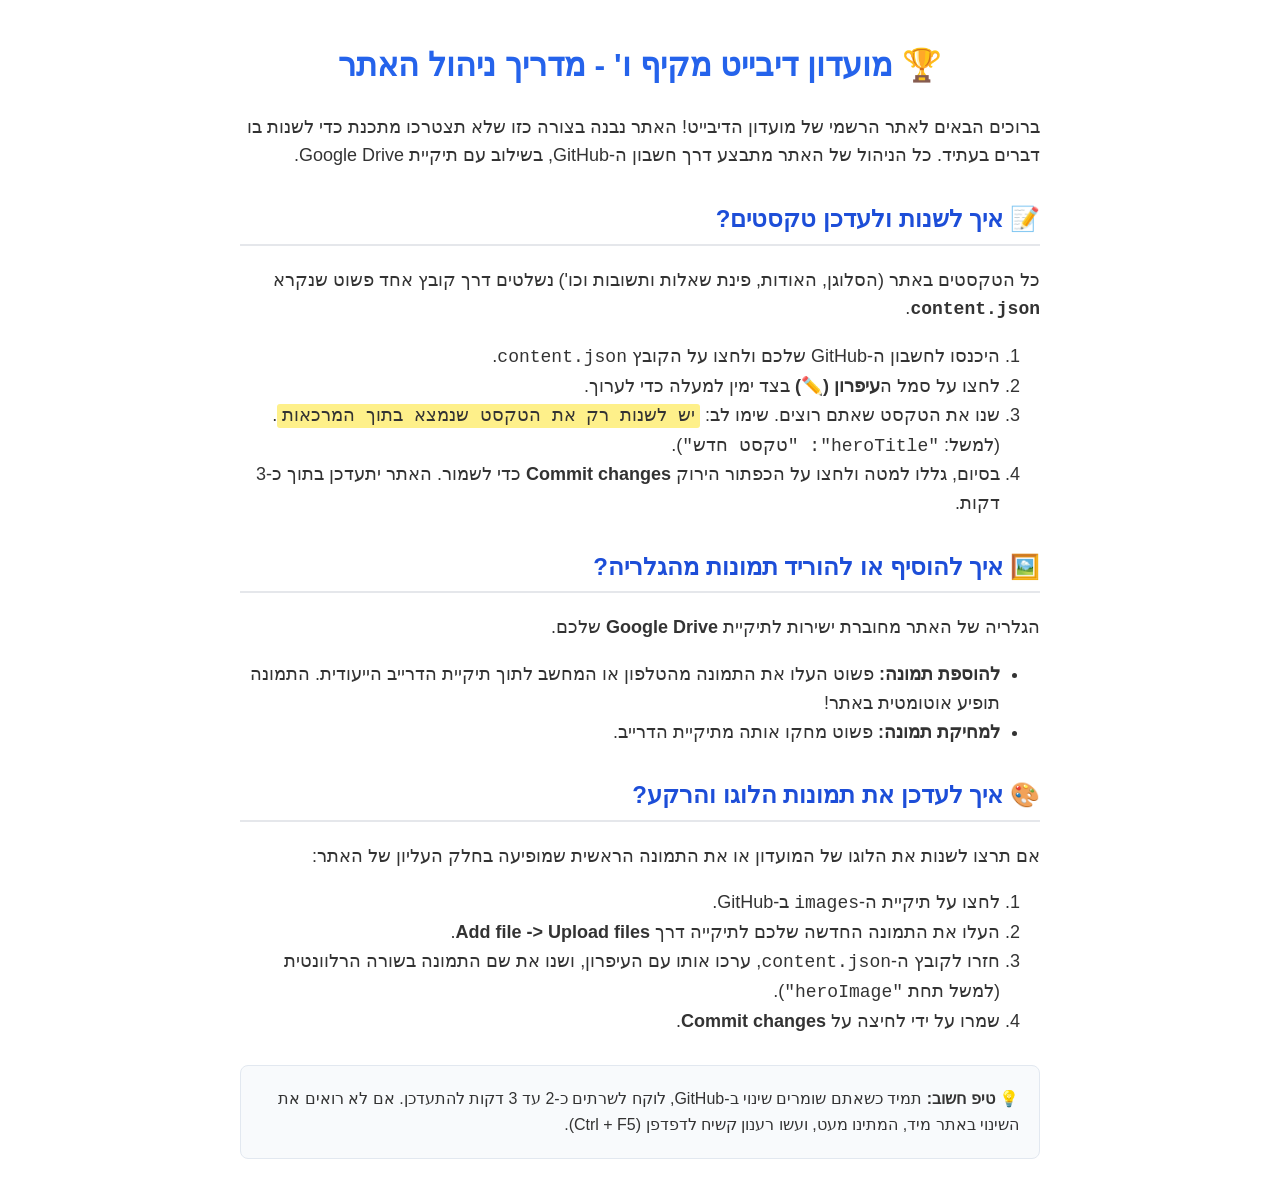
==== מדריך_למנהל_האתר.html @ 7ff04848 "Add files via upload" ====
<!DOCTYPE html>
<html lang="he" dir="rtl">
<head>
    <meta charset="UTF-8">
    <title>מדריך ניהול האתר - מועדון הדיבייט</title>
    <style>
        body { font-family: 'Segoe UI', Tahoma, Geneva, Verdana, sans-serif; line-height: 1.6; margin: 40px auto; max-width: 800px; color: #333; }
        h1 { color: #2563eb; text-align: center; }
        h2 { color: #1d4ed8; border-bottom: 2px solid #e5e7eb; padding-bottom: 5px; margin-top: 30px; }
        p, li { font-size: 18px; }
        .highlight { background: #fef08a; padding: 2px 5px; border-radius: 3px; font-family: monospace; }
        .box { background: #f8fafc; border: 1px solid #e2e8f0; padding: 20px; border-radius: 8px; margin: 30px 0; }
    </style>
</head>
<body>
    <h1>🏆 מועדון דיבייט מקיף ו' - מדריך ניהול האתר</h1>
    <p>ברוכים הבאים לאתר הרשמי של מועדון הדיבייט! האתר נבנה בצורה כזו שלא תצטרכו מתכנת כדי לשנות בו דברים בעתיד. כל הניהול של האתר מתבצע דרך חשבון ה-GitHub, בשילוב עם תיקיית Google Drive.</p>
    
    <h2>📝 איך לשנות ולעדכן טקסטים?</h2>
    <p>כל הטקסטים באתר (הסלוגן, האודות, פינת שאלות ותשובות וכו') נשלטים דרך קובץ אחד פשוט שנקרא <strong><code>content.json</code></strong>.</p>
    <ol>
        <li>היכנסו לחשבון ה-GitHub שלכם ולחצו על הקובץ <code>content.json</code>.</li>
        <li>לחצו על סמל ה<strong>עיפרון (✏️)</strong> בצד ימין למעלה כדי לערוך.</li>
        <li>שנו את הטקסט שאתם רוצים. שימו לב: <span class="highlight">יש לשנות רק את הטקסט שנמצא בתוך המרכאות</span>. (למשל: <code>"heroTitle": "טקסט חדש"</code>).</li>
        <li>בסיום, גללו למטה ולחצו על הכפתור הירוק <strong>Commit changes</strong> כדי לשמור. האתר יתעדכן בתוך כ-3 דקות.</li>
    </ol>

    <h2>🖼️ איך להוסיף או להוריד תמונות מהגלריה?</h2>
    <p>הגלריה של האתר מחוברת ישירות לתיקיית <strong>Google Drive</strong> שלכם.</p>
    <ul>
        <li><strong>להוספת תמונה:</strong> פשוט העלו את התמונה מהטלפון או המחשב לתוך תיקיית הדרייב הייעודית. התמונה תופיע אוטומטית באתר!</li>
        <li><strong>למחיקת תמונה:</strong> פשוט מחקו אותה מתיקיית הדרייב.</li>
    </ul>
    
    <h2>🎨 איך לעדכן את תמונות הלוגו והרקע?</h2>
    <p>אם תרצו לשנות את הלוגו של המועדון או את התמונה הראשית שמופיעה בחלק העליון של האתר:</p>
    <ol>
        <li>לחצו על תיקיית ה-<code>images</code> ב-GitHub.</li>
        <li>העלו את התמונה החדשה שלכם לתיקייה דרך <strong>Add file -> Upload files</strong>.</li>
        <li>חזרו לקובץ ה-<code>content.json</code>, ערכו אותו עם העיפרון, ושנו את שם התמונה בשורה הרלוונטית (למשל תחת <code>"heroImage"</code>).</li>
        <li>שמרו על ידי לחיצה על <strong>Commit changes</strong>.</li>
    </ol>

    <div class="box">
        <strong>💡 טיפ חשוב:</strong> תמיד כשאתם שומרים שינוי ב-GitHub, לוקח לשרתים כ-2 עד 3 דקות להתעדכן. אם לא רואים את השינוי באתר מיד, המתינו מעט, ועשו רענון קשיח לדפדפן (Ctrl + F5).
    </div>
</body>
</html>
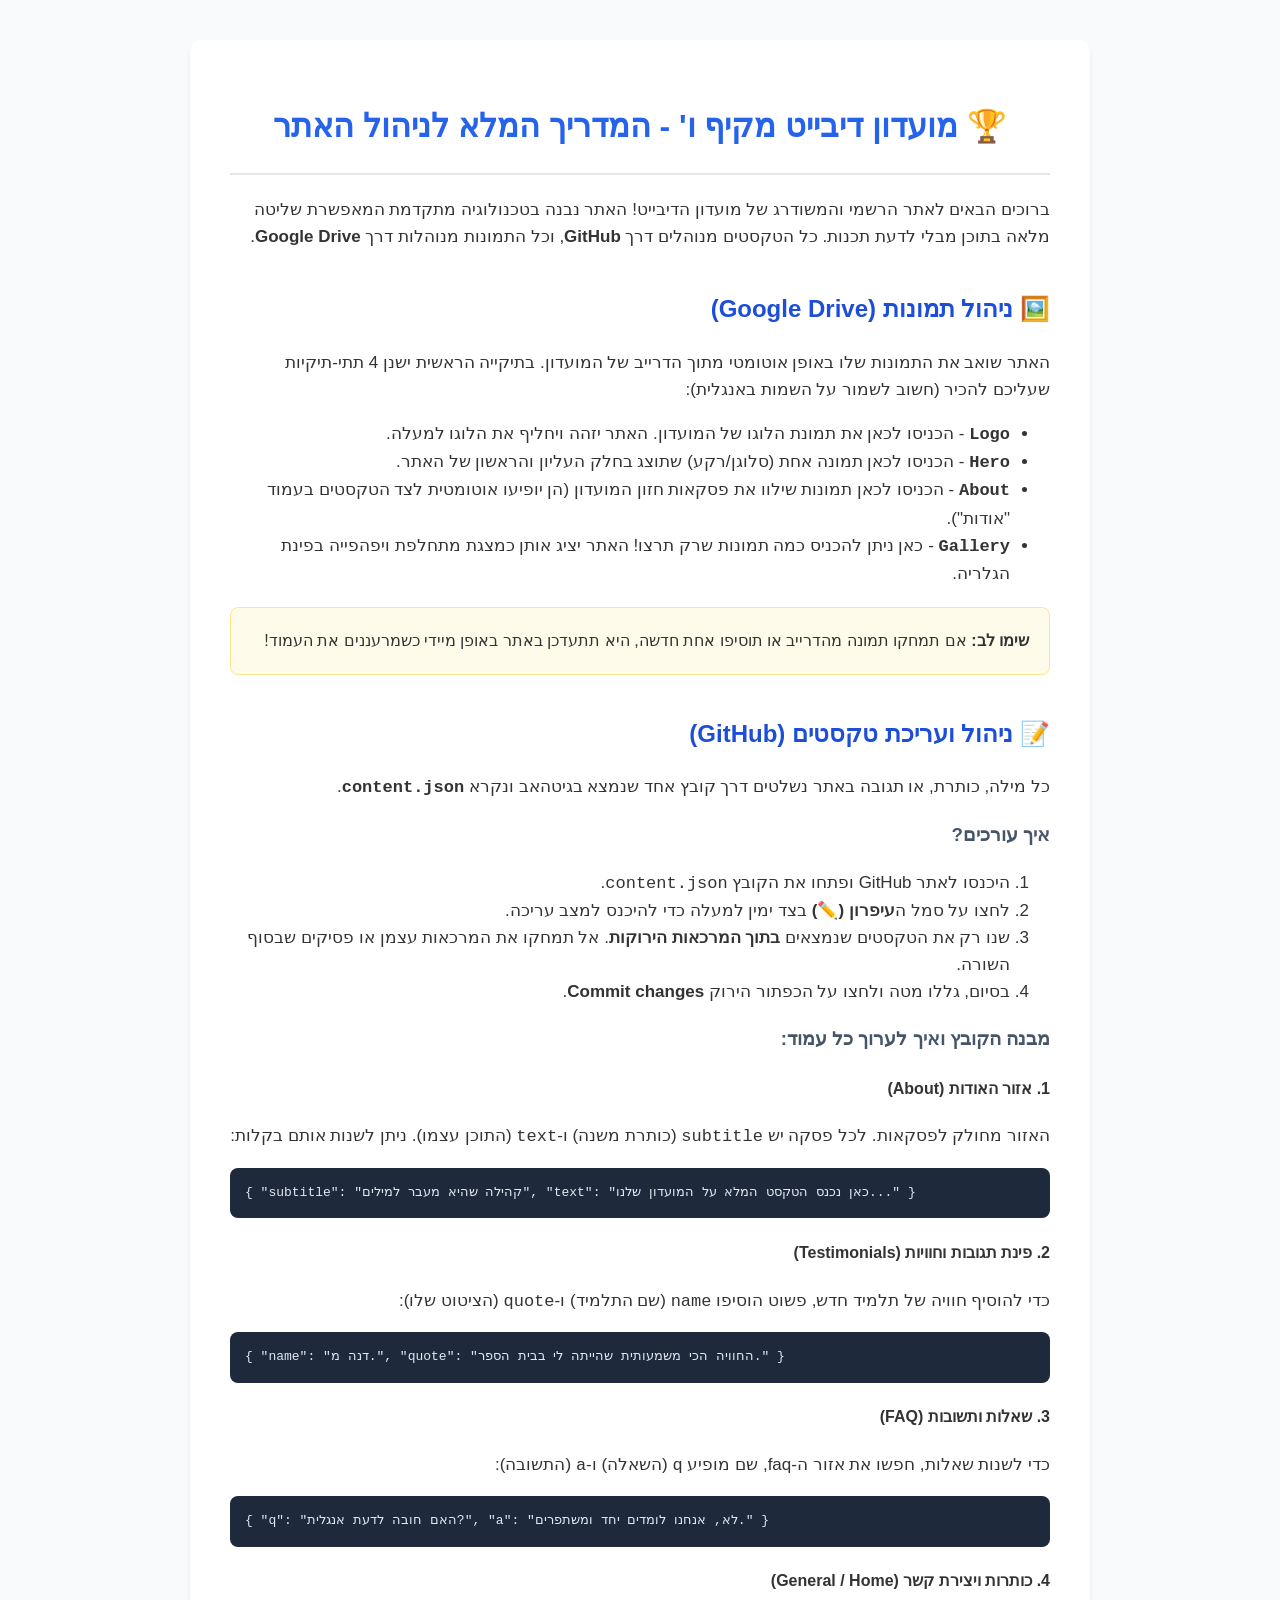
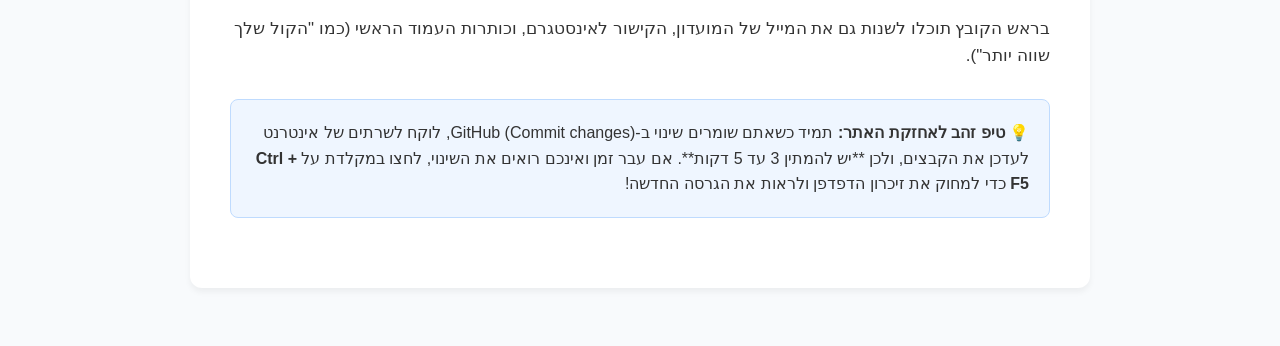
==== commit a2ab6efa: "Add files via upload" ====
--- a/מדריך_למנהל_האתר.html
+++ b/מדריך_למנהל_האתר.html
@@ -2,47 +2,83 @@
 <html lang="he" dir="rtl">
 <head>
     <meta charset="UTF-8">
-    <title>מדריך ניהול האתר - מועדון הדיבייט</title>
+    <title>מדריך ניהול האתר - מועדון הדיבייט (מעודכן)</title>
     <style>
-        body { font-family: 'Segoe UI', Tahoma, Geneva, Verdana, sans-serif; line-height: 1.6; margin: 40px auto; max-width: 800px; color: #333; }
-        h1 { color: #2563eb; text-align: center; }
-        h2 { color: #1d4ed8; border-bottom: 2px solid #e5e7eb; padding-bottom: 5px; margin-top: 30px; }
-        p, li { font-size: 18px; }
+        body { font-family: 'Segoe UI', Tahoma, Geneva, Verdana, sans-serif; line-height: 1.6; margin: 40px auto; max-width: 900px; color: #333; background: #f8fafc; }
+        .container { background: white; padding: 40px; border-radius: 12px; box-shadow: 0 4px 6px rgba(0,0,0,0.05); }
+        h1 { color: #2563eb; text-align: center; border-bottom: 2px solid #e5e7eb; padding-bottom: 20px; }
+        h2 { color: #1d4ed8; margin-top: 40px; }
+        h3 { color: #475569; }
+        p, li { font-size: 17px; }
         .highlight { background: #fef08a; padding: 2px 5px; border-radius: 3px; font-family: monospace; }
-        .box { background: #f8fafc; border: 1px solid #e2e8f0; padding: 20px; border-radius: 8px; margin: 30px 0; }
+        .code-block { background: #1e293b; color: #e2e8f0; padding: 15px; border-radius: 8px; direction: ltr; text-align: left; font-family: monospace; margin: 10px 0; }
+        .box { background: #eff6ff; border: 1px solid #bfdbfe; padding: 20px; border-radius: 8px; margin: 30px 0; }
+        .warning { background: #fffbeb; border: 1px solid #fde68a; padding: 20px; border-radius: 8px; margin: 20px 0; }
     </style>
 </head>
 <body>
-    <h1>🏆 מועדון דיבייט מקיף ו' - מדריך ניהול האתר</h1>
-    <p>ברוכים הבאים לאתר הרשמי של מועדון הדיבייט! האתר נבנה בצורה כזו שלא תצטרכו מתכנת כדי לשנות בו דברים בעתיד. כל הניהול של האתר מתבצע דרך חשבון ה-GitHub, בשילוב עם תיקיית Google Drive.</p>
-    
-    <h2>📝 איך לשנות ולעדכן טקסטים?</h2>
-    <p>כל הטקסטים באתר (הסלוגן, האודות, פינת שאלות ותשובות וכו') נשלטים דרך קובץ אחד פשוט שנקרא <strong><code>content.json</code></strong>.</p>
-    <ol>
-        <li>היכנסו לחשבון ה-GitHub שלכם ולחצו על הקובץ <code>content.json</code>.</li>
-        <li>לחצו על סמל ה<strong>עיפרון (✏️)</strong> בצד ימין למעלה כדי לערוך.</li>
-        <li>שנו את הטקסט שאתם רוצים. שימו לב: <span class="highlight">יש לשנות רק את הטקסט שנמצא בתוך המרכאות</span>. (למשל: <code>"heroTitle": "טקסט חדש"</code>).</li>
-        <li>בסיום, גללו למטה ולחצו על הכפתור הירוק <strong>Commit changes</strong> כדי לשמור. האתר יתעדכן בתוך כ-3 דקות.</li>
-    </ol>
+    <div class="container">
+        <h1>🏆 מועדון דיבייט מקיף ו' - המדריך המלא לניהול האתר</h1>
+        <p>ברוכים הבאים לאתר הרשמי והמשודרג של מועדון הדיבייט! האתר נבנה בטכנולוגיה מתקדמת המאפשרת שליטה מלאה בתוכן מבלי לדעת תכנות. כל הטקסטים מנוהלים דרך <strong>GitHub</strong>, וכל התמונות מנוהלות דרך <strong>Google Drive</strong>.</p>
+        
+        <h2>🖼️ ניהול תמונות (Google Drive)</h2>
+        <p>האתר שואב את התמונות שלו באופן אוטומטי מתוך הדרייב של המועדון. בתיקייה הראשית ישנן 4 תתי-תיקיות שעליכם להכיר (חשוב לשמור על השמות באנגלית):</p>
+        <ul>
+            <li><strong><code>Logo</code></strong> - הכניסו לכאן את תמונת הלוגו של המועדון. האתר יזהה ויחליף את הלוגו למעלה.</li>
+            <li><strong><code>Hero</code></strong> - הכניסו לכאן תמונה אחת (סלוגן/רקע) שתוצג בחלק העליון והראשון של האתר.</li>
+            <li><strong><code>About</code></strong> - הכניסו לכאן תמונות שילוו את פסקאות חזון המועדון (הן יופיעו אוטומטית לצד הטקסטים בעמוד "אודות").</li>
+            <li><strong><code>Gallery</code></strong> - כאן ניתן להכניס כמה תמונות שרק תרצו! האתר יציג אותן כמצגת מתחלפת ויפהפייה בפינת הגלריה.</li>
+        </ul>
+        <div class="warning">
+            <strong>שימו לב:</strong> אם תמחקו תמונה מהדרייב או תוסיפו אחת חדשה, היא תתעדכן באתר באופן מיידי כשמרעננים את העמוד!
+        </div>
 
-    <h2>🖼️ איך להוסיף או להוריד תמונות מהגלריה?</h2>
-    <p>הגלריה של האתר מחוברת ישירות לתיקיית <strong>Google Drive</strong> שלכם.</p>
-    <ul>
-        <li><strong>להוספת תמונה:</strong> פשוט העלו את התמונה מהטלפון או המחשב לתוך תיקיית הדרייב הייעודית. התמונה תופיע אוטומטית באתר!</li>
-        <li><strong>למחיקת תמונה:</strong> פשוט מחקו אותה מתיקיית הדרייב.</li>
-    </ul>
-    
-    <h2>🎨 איך לעדכן את תמונות הלוגו והרקע?</h2>
-    <p>אם תרצו לשנות את הלוגו של המועדון או את התמונה הראשית שמופיעה בחלק העליון של האתר:</p>
-    <ol>
-        <li>לחצו על תיקיית ה-<code>images</code> ב-GitHub.</li>
-        <li>העלו את התמונה החדשה שלכם לתיקייה דרך <strong>Add file -> Upload files</strong>.</li>
-        <li>חזרו לקובץ ה-<code>content.json</code>, ערכו אותו עם העיפרון, ושנו את שם התמונה בשורה הרלוונטית (למשל תחת <code>"heroImage"</code>).</li>
-        <li>שמרו על ידי לחיצה על <strong>Commit changes</strong>.</li>
-    </ol>
+        <h2>📝 ניהול ועריכת טקסטים (GitHub)</h2>
+        <p>כל מילה, כותרת, או תגובה באתר נשלטים דרך קובץ אחד שנמצא בגיטהאב ונקרא <strong><code>content.json</code></strong>.</p>
+        
+        <h3>איך עורכים?</h3>
+        <ol>
+            <li>היכנסו לאתר GitHub ופתחו את הקובץ <code>content.json</code>.</li>
+            <li>לחצו על סמל ה<strong>עיפרון (✏️)</strong> בצד ימין למעלה כדי להיכנס למצב עריכה.</li>
+            <li>שנו רק את הטקסטים שנמצאים <strong>בתוך המרכאות הירוקות</strong>. אל תמחקו את המרכאות עצמן או פסיקים שבסוף השורה.</li>
+            <li>בסיום, גללו מטה ולחצו על הכפתור הירוק <strong>Commit changes</strong>.</li>
+        </ol>
 
-    <div class="box">
-        <strong>💡 טיפ חשוב:</strong> תמיד כשאתם שומרים שינוי ב-GitHub, לוקח לשרתים כ-2 עד 3 דקות להתעדכן. אם לא רואים את השינוי באתר מיד, המתינו מעט, ועשו רענון קשיח לדפדפן (Ctrl + F5).
+        <h3>מבנה הקובץ ואיך לערוך כל עמוד:</h3>
+        
+        <h4>1. אזור האודות (About)</h4>
+        <p>האזור מחולק לפסקאות. לכל פסקה יש <code>subtitle</code> (כותרת משנה) ו-<code>text</code> (התוכן עצמו). ניתן לשנות אותם בקלות:</p>
+        <div class="code-block">
+{
+  "subtitle": "קהילה שהיא מעבר למילים",
+  "text": "כאן נכנס הטקסט המלא על המועדון שלנו..."
+}
+        </div>
+
+        <h4>2. פינת תגובות וחוויות (Testimonials)</h4>
+        <p>כדי להוסיף חוויה של תלמיד חדש, פשוט הוסיפו <code>name</code> (שם התלמיד) ו-<code>quote</code> (הציטוט שלו):</p>
+        <div class="code-block">
+{
+  "name": "דנה מ.",
+  "quote": "החוויה הכי משמעותית שהייתה לי בבית הספר."
+}
+        </div>
+
+        <h4>3. שאלות ותשובות (FAQ)</h4>
+        <p>כדי לשנות שאלות, חפשו את אזור ה-faq, שם מופיע <code>q</code> (השאלה) ו-<code>a</code> (התשובה):</p>
+        <div class="code-block">
+{
+  "q": "האם חובה לדעת אנגלית?",
+  "a": "לא, אנחנו לומדים יחד ומשתפרים."
+}
+        </div>
+
+        <h4>4. כותרות ויצירת קשר (General / Home)</h4>
+        <p>בראש הקובץ תוכלו לשנות גם את המייל של המועדון, הקישור לאינסטגרם, וכותרות העמוד הראשי (כמו "הקול שלך שווה יותר").</p>
+
+        <div class="box">
+            <strong>💡 טיפ זהב לאחזקת האתר:</strong> תמיד כשאתם שומרים שינוי ב-GitHub (Commit changes), לוקח לשרתים של אינטרנט לעדכן את הקבצים, ולכן **יש להמתין 3 עד 5 דקות**. אם עבר זמן ואינכם רואים את השינוי, לחצו במקלדת על <strong>Ctrl + F5</strong> כדי למחוק את זיכרון הדפדפן ולראות את הגרסה החדשה!
+        </div>
     </div>
 </body>
 </html>
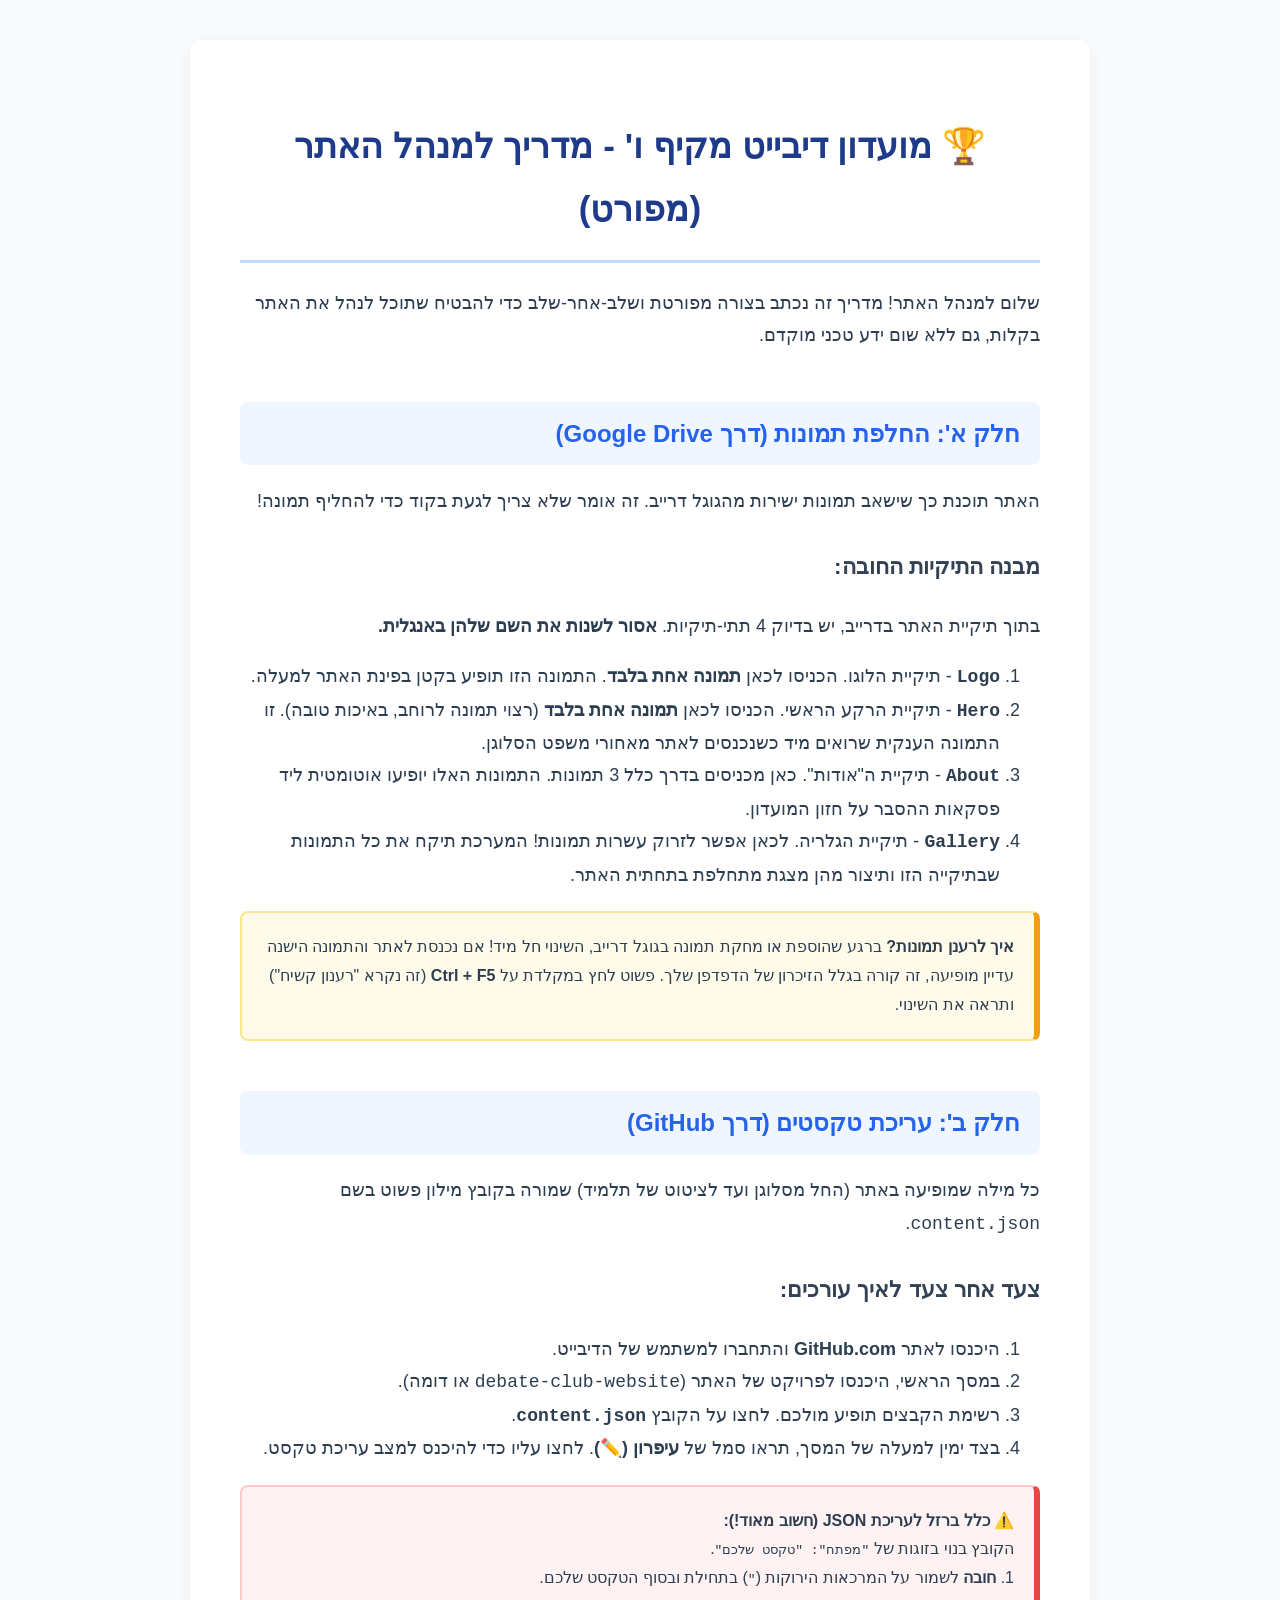
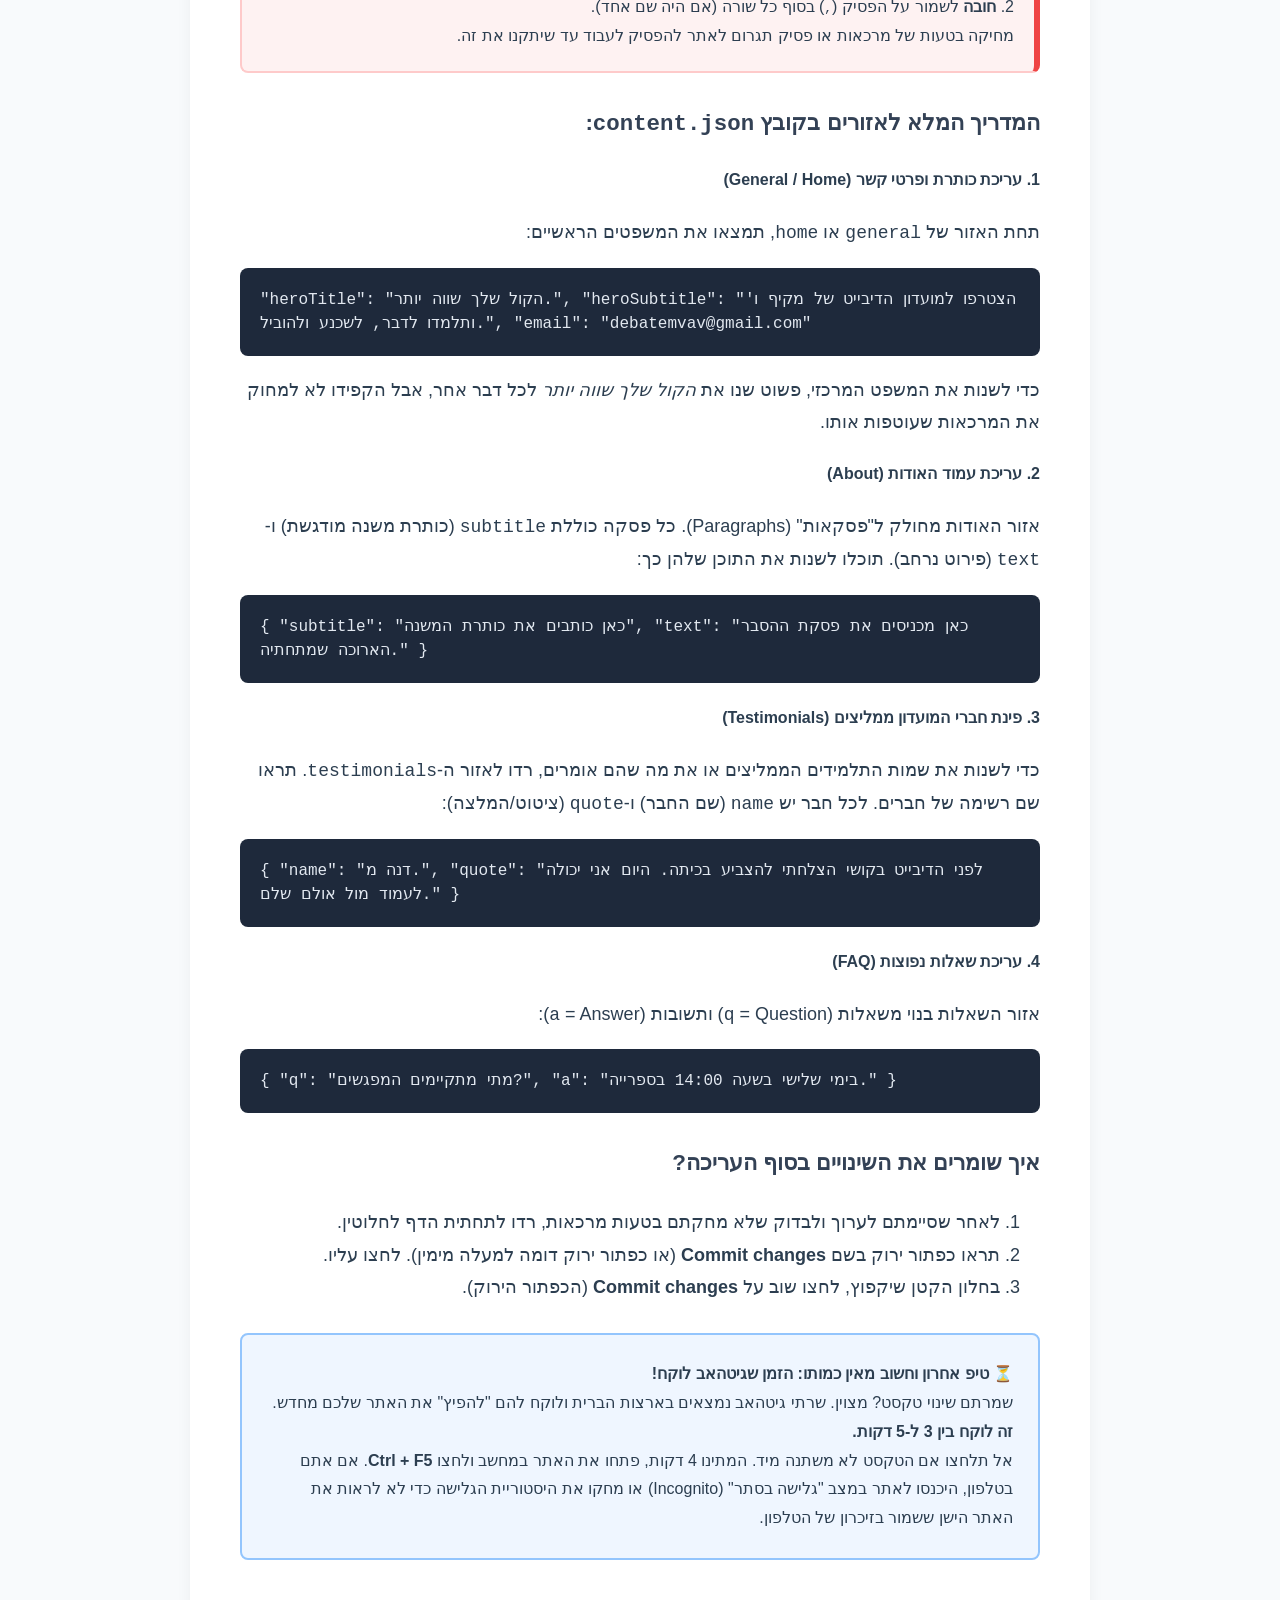
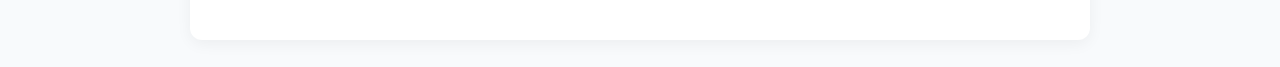
==== commit 72e943a8: "Add files via upload" ====
--- a/מדריך_למנהל_האתר.html
+++ b/מדריך_למנהל_האתר.html
@@ -2,82 +2,111 @@
 <html lang="he" dir="rtl">
 <head>
     <meta charset="UTF-8">
-    <title>מדריך ניהול האתר - מועדון הדיבייט (מעודכן)</title>
+    <title>מדריך ניהול האתר - מועדון הדיבייט (מפורט)</title>
     <style>
-        body { font-family: 'Segoe UI', Tahoma, Geneva, Verdana, sans-serif; line-height: 1.6; margin: 40px auto; max-width: 900px; color: #333; background: #f8fafc; }
-        .container { background: white; padding: 40px; border-radius: 12px; box-shadow: 0 4px 6px rgba(0,0,0,0.05); }
-        h1 { color: #2563eb; text-align: center; border-bottom: 2px solid #e5e7eb; padding-bottom: 20px; }
-        h2 { color: #1d4ed8; margin-top: 40px; }
-        h3 { color: #475569; }
-        p, li { font-size: 17px; }
-        .highlight { background: #fef08a; padding: 2px 5px; border-radius: 3px; font-family: monospace; }
-        .code-block { background: #1e293b; color: #e2e8f0; padding: 15px; border-radius: 8px; direction: ltr; text-align: left; font-family: monospace; margin: 10px 0; }
-        .box { background: #eff6ff; border: 1px solid #bfdbfe; padding: 20px; border-radius: 8px; margin: 30px 0; }
-        .warning { background: #fffbeb; border: 1px solid #fde68a; padding: 20px; border-radius: 8px; margin: 20px 0; }
+        body { font-family: 'Segoe UI', Tahoma, Geneva, Verdana, sans-serif; line-height: 1.8; margin: 40px auto; max-width: 900px; color: #2c3e50; background: #f8fafc; }
+        .container { background: white; padding: 50px; border-radius: 12px; box-shadow: 0 4px 15px rgba(0,0,0,0.05); }
+        h1 { color: #1e3a8a; text-align: center; border-bottom: 3px solid #bfdbfe; padding-bottom: 20px; font-size: 2.2rem; }
+        h2 { color: #2563eb; margin-top: 50px; background: #eff6ff; padding: 10px 20px; border-radius: 8px; }
+        h3 { color: #334155; margin-top: 30px; font-size: 1.4rem; }
+        p, li { font-size: 18px; }
+        .highlight { background: #fef08a; padding: 2px 5px; border-radius: 3px; font-weight: bold; }
+        .code-block { background: #1e293b; color: #e2e8f0; padding: 20px; border-radius: 8px; direction: ltr; text-align: left; font-family: 'Courier New', Courier, monospace; margin: 15px 0; font-size: 16px; line-height: 1.5; }
+        .box { background: #eff6ff; border: 2px solid #93c5fd; padding: 25px; border-radius: 8px; margin: 30px 0; }
+        .warning { background: #fffbeb; border: 2px solid #fde68a; border-right: 6px solid #f59e0b; padding: 20px; border-radius: 8px; margin: 20px 0; }
+        .danger { background: #fef2f2; border: 2px solid #fecaca; border-right: 6px solid #ef4444; padding: 20px; border-radius: 8px; margin: 20px 0; }
     </style>
 </head>
 <body>
     <div class="container">
-        <h1>🏆 מועדון דיבייט מקיף ו' - המדריך המלא לניהול האתר</h1>
-        <p>ברוכים הבאים לאתר הרשמי והמשודרג של מועדון הדיבייט! האתר נבנה בטכנולוגיה מתקדמת המאפשרת שליטה מלאה בתוכן מבלי לדעת תכנות. כל הטקסטים מנוהלים דרך <strong>GitHub</strong>, וכל התמונות מנוהלות דרך <strong>Google Drive</strong>.</p>
+        <h1>🏆 מועדון דיבייט מקיף ו' - מדריך למנהל האתר (מפורט)</h1>
+        <p>שלום למנהל האתר! מדריך זה נכתב בצורה מפורטת ושלב-אחר-שלב כדי להבטיח שתוכל לנהל את האתר בקלות, גם ללא שום ידע טכני מוקדם.</p>
         
-        <h2>🖼️ ניהול תמונות (Google Drive)</h2>
-        <p>האתר שואב את התמונות שלו באופן אוטומטי מתוך הדרייב של המועדון. בתיקייה הראשית ישנן 4 תתי-תיקיות שעליכם להכיר (חשוב לשמור על השמות באנגלית):</p>
-        <ul>
-            <li><strong><code>Logo</code></strong> - הכניסו לכאן את תמונת הלוגו של המועדון. האתר יזהה ויחליף את הלוגו למעלה.</li>
-            <li><strong><code>Hero</code></strong> - הכניסו לכאן תמונה אחת (סלוגן/רקע) שתוצג בחלק העליון והראשון של האתר.</li>
-            <li><strong><code>About</code></strong> - הכניסו לכאן תמונות שילוו את פסקאות חזון המועדון (הן יופיעו אוטומטית לצד הטקסטים בעמוד "אודות").</li>
-            <li><strong><code>Gallery</code></strong> - כאן ניתן להכניס כמה תמונות שרק תרצו! האתר יציג אותן כמצגת מתחלפת ויפהפייה בפינת הגלריה.</li>
-        </ul>
+        <h2>חלק א': החלפת תמונות (דרך Google Drive)</h2>
+        <p>האתר תוכנת כך שישאב תמונות ישירות מהגוגל דרייב. זה אומר שלא צריך לגעת בקוד כדי להחליף תמונה!</p>
+        
+        <h3>מבנה התיקיות החובה:</h3>
+        <p>בתוך תיקיית האתר בדרייב, יש בדיוק 4 תתי-תיקיות. <strong>אסור לשנות את השם שלהן באנגלית.</strong></p>
+        <ol>
+            <li><strong><code>Logo</code></strong> - תיקיית הלוגו. הכניסו לכאן <strong>תמונה אחת בלבד</strong>. התמונה הזו תופיע בקטן בפינת האתר למעלה.</li>
+            <li><strong><code>Hero</code></strong> - תיקיית הרקע הראשי. הכניסו לכאן <strong>תמונה אחת בלבד</strong> (רצוי תמונה לרוחב, באיכות טובה). זו התמונה הענקית שרואים מיד כשנכנסים לאתר מאחורי משפט הסלוגן.</li>
+            <li><strong><code>About</code></strong> - תיקיית ה"אודות". כאן מכניסים בדרך כלל 3 תמונות. התמונות האלו יופיעו אוטומטית ליד פסקאות ההסבר על חזון המועדון.</li>
+            <li><strong><code>Gallery</code></strong> - תיקיית הגלריה. לכאן אפשר לזרוק עשרות תמונות! המערכת תיקח את כל התמונות שבתיקייה הזו ותיצור מהן מצגת מתחלפת בתחתית האתר.</li>
+        </ol>
+
         <div class="warning">
-            <strong>שימו לב:</strong> אם תמחקו תמונה מהדרייב או תוסיפו אחת חדשה, היא תתעדכן באתר באופן מיידי כשמרעננים את העמוד!
+            <strong>איך לרענן תמונות?</strong> ברגע שהוספת או מחקת תמונה בגוגל דרייב, השינוי חל מיד! אם נכנסת לאתר והתמונה הישנה עדיין מופיעה, זה קורה בגלל הזיכרון של הדפדפן שלך. פשוט לחץ במקלדת על <strong>Ctrl + F5</strong> (זה נקרא "רענון קשיח") ותראה את השינוי.
         </div>
 
-        <h2>📝 ניהול ועריכת טקסטים (GitHub)</h2>
-        <p>כל מילה, כותרת, או תגובה באתר נשלטים דרך קובץ אחד שנמצא בגיטהאב ונקרא <strong><code>content.json</code></strong>.</p>
+        <h2>חלק ב': עריכת טקסטים (דרך GitHub)</h2>
+        <p>כל מילה שמופיעה באתר (החל מסלוגן ועד לציטוט של תלמיד) שמורה בקובץ מילון פשוט בשם <code>content.json</code>.</p>
         
-        <h3>איך עורכים?</h3>
+        <h3>צעד אחר צעד לאיך עורכים:</h3>
         <ol>
-            <li>היכנסו לאתר GitHub ופתחו את הקובץ <code>content.json</code>.</li>
-            <li>לחצו על סמל ה<strong>עיפרון (✏️)</strong> בצד ימין למעלה כדי להיכנס למצב עריכה.</li>
-            <li>שנו רק את הטקסטים שנמצאים <strong>בתוך המרכאות הירוקות</strong>. אל תמחקו את המרכאות עצמן או פסיקים שבסוף השורה.</li>
-            <li>בסיום, גללו מטה ולחצו על הכפתור הירוק <strong>Commit changes</strong>.</li>
+            <li>היכנסו לאתר <strong>GitHub.com</strong> והתחברו למשתמש של הדיבייט.</li>
+            <li>במסך הראשי, היכנסו לפרויקט של האתר (<code>debate-club-website</code> או דומה).</li>
+            <li>רשימת הקבצים תופיע מולכם. לחצו על הקובץ <strong><code>content.json</code></strong>.</li>
+            <li>בצד ימין למעלה של המסך, תראו סמל של <strong>עיפרון (✏️)</strong>. לחצו עליו כדי להיכנס למצב עריכת טקסט.</li>
         </ol>
 
-        <h3>מבנה הקובץ ואיך לערוך כל עמוד:</h3>
+        <div class="danger">
+            <strong>⚠️ כלל ברזל לעריכת JSON (חשוב מאוד!):</strong><br>
+            הקובץ בנוי בזוגות של <code>"מפתח": "טקסט שלכם"</code>. <br>
+            1. <strong>חובה</strong> לשמור על המרכאות הירוקות (<code>"</code>) בתחילת ובסוף הטקסט שלכם.<br>
+            2. <strong>חובה</strong> לשמור על הפסיק (<code>,</code>) בסוף כל שורה (אם היה שם אחד).<br>
+            מחיקה בטעות של מרכאות או פסיק תגרום לאתר להפסיק לעבוד עד שיתקנו את זה.
+        </div>
+
+        <h3>המדריך המלא לאזורים בקובץ <code>content.json</code>:</h3>
         
-        <h4>1. אזור האודות (About)</h4>
-        <p>האזור מחולק לפסקאות. לכל פסקה יש <code>subtitle</code> (כותרת משנה) ו-<code>text</code> (התוכן עצמו). ניתן לשנות אותם בקלות:</p>
+        <h4>1. עריכת כותרת ופרטי קשר (General / Home)</h4>
+        <p>תחת האזור של <code>general</code> או <code>home</code>, תמצאו את המשפטים הראשיים:</p>
+        <div class="code-block">
+"heroTitle": "הקול שלך שווה יותר.",
+"heroSubtitle": "הצטרפו למועדון הדיבייט של מקיף ו' ותלמדו לדבר, לשכנע ולהוביל.",
+"email": "debatemvav@gmail.com"
+        </div>
+        <p>כדי לשנות את המשפט המרכזי, פשוט שנו את <em>הקול שלך שווה יותר</em> לכל דבר אחר, אבל הקפידו לא למחוק את המרכאות שעוטפות אותו.</p>
+
+        <h4>2. עריכת עמוד האודות (About)</h4>
+        <p>אזור האודות מחולק ל"פסקאות" (Paragraphs). כל פסקה כוללת <code>subtitle</code> (כותרת משנה מודגשת) ו-<code>text</code> (פירוט נרחב). תוכלו לשנות את התוכן שלהן כך:</p>
         <div class="code-block">
 {
-  "subtitle": "קהילה שהיא מעבר למילים",
-  "text": "כאן נכנס הטקסט המלא על המועדון שלנו..."
+  "subtitle": "כאן כותבים את כותרת המשנה",
+  "text": "כאן מכניסים את פסקת ההסבר הארוכה שמתחתיה."
 }
         </div>
 
-        <h4>2. פינת תגובות וחוויות (Testimonials)</h4>
-        <p>כדי להוסיף חוויה של תלמיד חדש, פשוט הוסיפו <code>name</code> (שם התלמיד) ו-<code>quote</code> (הציטוט שלו):</p>
+        <h4>3. פינת חברי המועדון ממליצים (Testimonials)</h4>
+        <p>כדי לשנות את שמות התלמידים הממליצים או את מה שהם אומרים, רדו לאזור ה-<code>testimonials</code>. תראו שם רשימה של חברים. לכל חבר יש <code>name</code> (שם החבר) ו-<code>quote</code> (ציטוט/המלצה):</p>
         <div class="code-block">
 {
   "name": "דנה מ.",
-  "quote": "החוויה הכי משמעותית שהייתה לי בבית הספר."
+  "quote": "לפני הדיבייט בקושי הצלחתי להצביע בכיתה. היום אני יכולה לעמוד מול אולם שלם."
 }
         </div>
 
-        <h4>3. שאלות ותשובות (FAQ)</h4>
-        <p>כדי לשנות שאלות, חפשו את אזור ה-faq, שם מופיע <code>q</code> (השאלה) ו-<code>a</code> (התשובה):</p>
+        <h4>4. עריכת שאלות נפוצות (FAQ)</h4>
+        <p>אזור השאלות בנוי משאלות (<code>q</code> = Question) ותשובות (<code>a</code> = Answer):</p>
         <div class="code-block">
 {
-  "q": "האם חובה לדעת אנגלית?",
-  "a": "לא, אנחנו לומדים יחד ומשתפרים."
+  "q": "מתי מתקיימים המפגשים?",
+  "a": "בימי שלישי בשעה 14:00 בספרייה."
 }
         </div>
 
-        <h4>4. כותרות ויצירת קשר (General / Home)</h4>
-        <p>בראש הקובץ תוכלו לשנות גם את המייל של המועדון, הקישור לאינסטגרם, וכותרות העמוד הראשי (כמו "הקול שלך שווה יותר").</p>
+        <h3>איך שומרים את השינויים בסוף העריכה?</h3>
+        <ol>
+            <li>לאחר שסיימתם לערוך ולבדוק שלא מחקתם בטעות מרכאות, רדו לתחתית הדף לחלוטין.</li>
+            <li>תראו כפתור ירוק בשם <strong>Commit changes</strong> (או כפתור ירוק דומה למעלה מימין). לחצו עליו.</li>
+            <li>בחלון הקטן שיקפוץ, לחצו שוב על <strong>Commit changes</strong> (הכפתור הירוק).</li>
+        </ol>
 
         <div class="box">
-            <strong>💡 טיפ זהב לאחזקת האתר:</strong> תמיד כשאתם שומרים שינוי ב-GitHub (Commit changes), לוקח לשרתים של אינטרנט לעדכן את הקבצים, ולכן **יש להמתין 3 עד 5 דקות**. אם עבר זמן ואינכם רואים את השינוי, לחצו במקלדת על <strong>Ctrl + F5</strong> כדי למחוק את זיכרון הדפדפן ולראות את הגרסה החדשה!
+            <strong>⏳ טיפ אחרון וחשוב מאין כמותו: הזמן שגיטהאב לוקח!</strong><br>
+            שמרתם שינוי טקסט? מצוין. שרתי גיטהאב נמצאים בארצות הברית ולוקח להם "להפיץ" את האתר שלכם מחדש. <strong>זה לוקח בין 3 ל-5 דקות.</strong> 
+            <br>
+            אל תלחצו אם הטקסט לא משתנה מיד. המתינו 4 דקות, פתחו את האתר במחשב ולחצו <strong>Ctrl + F5</strong>. אם אתם בטלפון, היכנסו לאתר במצב "גלישה בסתר" (Incognito) או מחקו את היסטוריית הגלישה כדי לא לראות את האתר הישן ששמור בזיכרון של הטלפון.
         </div>
     </div>
 </body>
